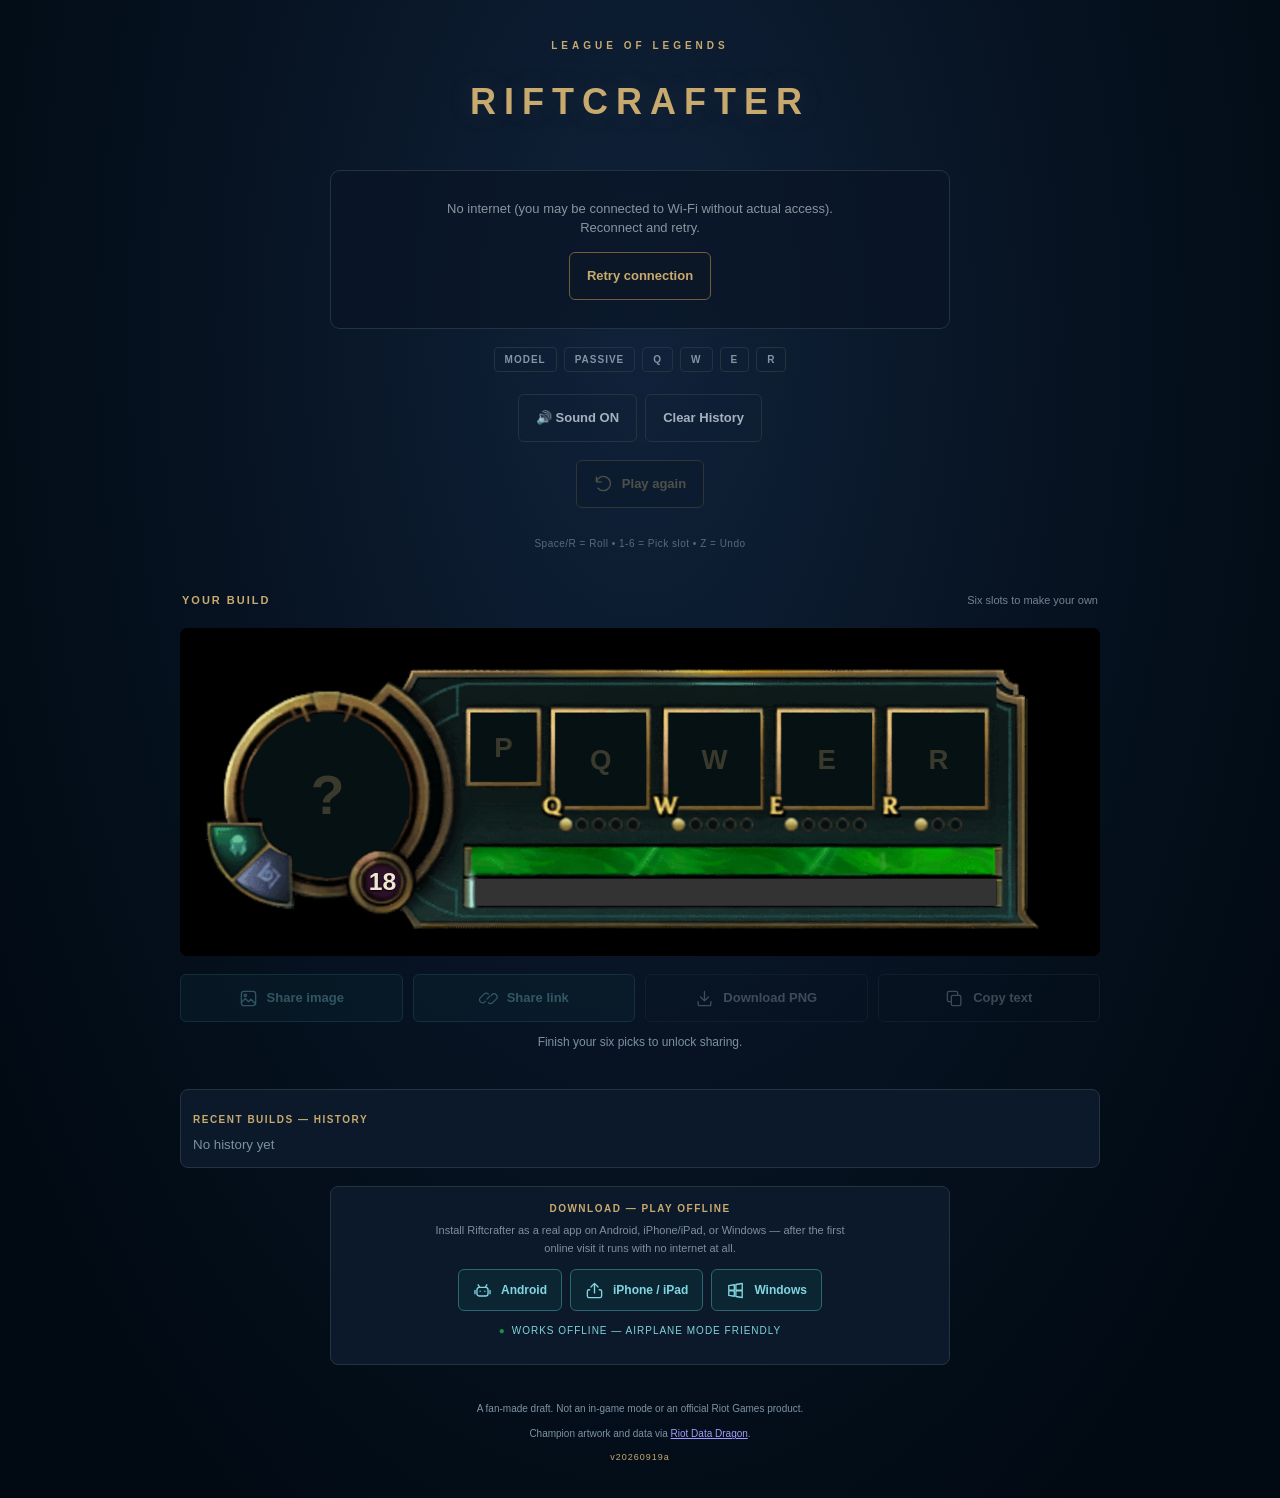
==== index.html @ 23187114 "Add files via upload" ====
<!DOCTYPE html>
<html lang="en">
<head>
  <meta charset="UTF-8">
  <meta name="viewport" content="width=device-width, initial-scale=1, viewport-fit=cover">
  <meta name="theme-color" content="#010a13">
  <meta name="description" content="Riftcrafter — draft one impossible League of Legends champion from six different picks.">
  <script>
    // capture the native install prompt as early as possible (module scripts run later)
    window.addEventListener('beforeinstallprompt', function(e){
      e.preventDefault();
      window.__riftInstall = e;
      window.dispatchEvent(new CustomEvent('riftinstallprompt'));
    });
  </script>
  <title>Riftcrafter — League of Legends Draft</title>
  <link rel="icon" href="data:image/svg+xml,%3Csvg xmlns='http://www.w3.org/2000/svg' viewBox='0 0 64 64'%3E%3Crect width='64' height='64' rx='12' fill='%23010a13'/%3E%3Cpath d='M18 14h28v36H18z' fill='none' stroke='%23c8aa6e' stroke-width='3'/%3E%3Ctext x='32' y='43' fill='%23c8aa6e' text-anchor='middle' font-family='Arial' font-size='30' font-weight='700'%3ER%3C/text%3E%3C/svg%3E">
  <link rel="manifest" href="public/manifest.webmanifest">
  <link rel="apple-touch-icon" href="public/icon-180.png">
  <meta name="mobile-web-app-capable" content="yes">
  <meta name="apple-mobile-web-app-capable" content="yes">
  <meta name="apple-mobile-web-app-status-bar-style" content="black-translucent">
  <meta name="apple-mobile-web-app-title" content="Riftcrafter">
  <link rel="stylesheet" href="css/style.css?v=20260919a">
  <link rel="preconnect" href="https://ddragon.leagueoflegends.com" crossorigin>
  <meta http-equiv="Cache-Control" content="no-cache, no-store, must-revalidate">
  <meta http-equiv="Pragma" content="no-cache">
  <meta http-equiv="Expires" content="0">
</head>
<body>
<svg xmlns="http://www.w3.org/2000/svg" style="display:none" aria-hidden="true">
  <symbol id="icon-dice" viewBox="0 0 24 24"><rect x="3" y="3" width="18" height="18" rx="4"/><path d="M7 7h.01M17 7h.01M12 12h.01M7 17h.01M17 17h.01" stroke-width="3"/></symbol>
  <symbol id="icon-restart" viewBox="0 0 24 24"><path d="M3 10a9 9 0 1 1 2 8M3 4v6h6"/></symbol>
  <symbol id="icon-image" viewBox="0 0 24 24"><rect x="3" y="3" width="18" height="18" rx="3"/><circle cx="8" cy="8" r="1.5"/><path d="m3 17 5-5 4 4 3-3 6 6"/></symbol>
  <symbol id="icon-link" viewBox="0 0 24 24"><path d="m10 13 4-4M8 16l-1 1a4 4 0 0 1-6-6l5-5a4 4 0 0 1 6 0M16 8l1-1a4 4 0 0 1 6 6l-5 5a4 4 0 0 1-6 0" transform="translate(1 1) scale(.9)"/></symbol>
  <symbol id="icon-download" viewBox="0 0 24 24"><path d="M12 3v12m-5-5 5 5 5-5M4 16v4a1 1 0 0 0 1 1h14a1 1 0 0 0 1-1v-4"/></symbol>
  <symbol id="icon-check" viewBox="0 0 24 24"><path d="m5 12 4 4L19 6"/></symbol>
  <symbol id="icon-copy" viewBox="0 0 24 24"><rect x="8" y="8" width="12" height="13" rx="2"/><path d="M16 8V5a2 2 0 0 0-2-2H5a2 2 0 0 0-2 2v9a2 2 0 0 0 2 2h3"/></symbol>
  <symbol id="icon-close" viewBox="0 0 24 24"><path d="m6 6 12 12M6 18 18 6"/></symbol>
  <symbol id="icon-lock" viewBox="0 0 24 24"><rect x="5" y="10" width="14" height="11" rx="2"/><path d="M8 10V6a4 4 0 0 1 8 0v4M12 14v3"/></symbol>
  <symbol id="icon-share" viewBox="0 0 24 24"><path d="M12 3v12M7.5 7.5 12 3l4.5 4.5"/><path d="M6 11H5a2 2 0 0 0-2 2v6a2 2 0 0 0 2 2h14a2 2 0 0 0 2-2v-6a2 2 0 0 0-2-2h-1"/></symbol>
  <symbol id="icon-android" viewBox="0 0 24 24"><rect x="5" y="8" width="14" height="11" rx="3"/><path d="m8.5 8-2-3.2M15.5 8l2-3.2M9 13h.01M15 13h.01M2.5 12v4M21.5 12v4"/></symbol>
  <symbol id="icon-windows" viewBox="0 0 24 24"><path d="M3.5 5.8 10.5 4.7v6.8h-7zM12.5 4.4 20.5 3.2v8.3h-8zM3.5 12.5h7v6.8l-7-1.1zM12.5 12.5h8v8.3l-8-1.2z"/></symbol>
</svg>

<main id="app">
  <header class="brand">
    <p class="eyebrow">League of Legends</p>
    <h1>Riftcrafter</h1>
  </header>

  <section id="loading" class="system-panel" aria-label="Loading champion data">
    <div class="spinner" aria-hidden="true"></div>
    <p id="load-text" role="status">Connecting to Data Dragon…</p>
    <button id="retry-btn" type="button" class="button button-outline" hidden>Retry connection</button>
    <button id="fresh-btn" type="button" class="button button-quiet" hidden>Start a new build</button>
  </section>
  <noscript><p class="system-panel">Enable JavaScript to draft and share a build.</p></noscript>

  <section id="draft-card" aria-label="Champion draft" hidden>
    <div class="card-topline"><span id="draft-stage">Ready to draft</span><span id="pick-count">0 / 6 locked</span></div>
    <div id="draft-placeholder">
      <div class="ready-icon"><svg class="icon" aria-hidden="true"><use href="#icon-dice"/></svg></div>
      <h2>Build something that shouldn’t exist.</h2>
      <p>Roll a champion. Keep their model, passive, or one ability. Repeat until all six slots are yours.</p>
    </div>
    <div id="shuffle-display" hidden>
      <div id="shuffle-frame"><img id="shuffle-img" alt=""></div>
      <span id="shuffle-name">Rolling…</span>
    </div>
    <div id="draft-content" hidden>
      <div id="draft-header">
        <div id="draft-portrait-wrap"><img id="draft-portrait" alt=""></div>
        <div id="draft-info">
          <span id="draft-label">Rolled champion</span>
          <h2 id="draft-name"></h2>
          <p id="draft-title"></p>
        </div>
      </div>
      <div id="draft-options" role="group" aria-label="Choose one available slot"></div>
      <button id="reroll-btn" type="button" class="button button-quiet" hidden>
        <svg class="icon" aria-hidden="true"><use href="#icon-dice"/></svg><span>Reroll this champion</span>
      </button>
    </div>
    <div id="complete-panel" hidden>
      <div class="ready-icon"><svg class="icon" aria-hidden="true"><use href="#icon-check"/></svg></div>
      <h2>Your broken build is ready.</h2>
      <p id="complete-description">Save it, share it, or take another roll of the dice.</p>
    </div>
    <p id="draft-message" role="status" aria-live="polite"></p>
  </section>

  <ol id="slot-tracker" aria-label="Draft progress">
    <li class="slot-pip" data-s="model">MODEL</li>
    <li class="slot-pip" data-s="passive">PASSIVE</li>
    <li class="slot-pip" data-s="q">Q</li>
    <li class="slot-pip" data-s="w">W</li>
    <li class="slot-pip" data-s="e">E</li>
    <li class="slot-pip" data-s="r">R</li>
  </ol>

  <div id="extra-controls">
    <button id="undo-btn" type="button" class="button button-quiet"><svg class="icon" aria-hidden="true"><use href="#icon-restart"/></svg><span>Undo Last Pick</span></button>
    <button id="sound-toggle" type="button" class="button button-quiet">🔊 Sound ON</button>
    <button id="clear-history-btn" type="button" class="button button-quiet">Clear History</button>
  </div>

  <div id="draft-controls">
    <button id="roll-btn" type="button" class="button button-gold" disabled>
      <svg class="icon" aria-hidden="true"><use href="#icon-dice"/></svg><span>Roll champion</span>
    </button>
    <button id="play-again-btn" type="button" class="button button-outline" disabled>
      <svg class="icon" aria-hidden="true"><use href="#icon-restart"/></svg><span>Play again</span>
    </button>
  </div>

  <p id="keyboard-hint">Space/R = Roll • 1-6 = Pick slot • Z = Undo</p>

  <section id="build-meta">
    <h3 id="build-power-title">BUILD POWER</h3>
    <div id="build-power"></div>
    <p id="build-power-desc"></p>
  </section>

  <section class="build-area" aria-labelledby="your-build-title">
    <div class="section-heading"><h2 id="your-build-title">YOUR BUILD</h2><span id="build-state">Six slots to make your own</span></div>
    <div id="final-hud" role="group" aria-label="Champion model, passive and Q W E R ability HUD">
      <div id="layer-under">
        <div class="hud-item" id="u-model"><span class="empty-slot" aria-hidden="true">?</span><img id="img-model" alt="" hidden></div>
        <div class="hud-item" id="u-passive"><span class="empty-slot" aria-hidden="true">P</span><img id="img-passive" alt="" hidden></div>
        <div class="hud-item" id="u-q"><span class="empty-slot" aria-hidden="true">Q</span><img id="img-q" alt="" hidden></div>
        <div class="hud-item" id="u-w"><span class="empty-slot" aria-hidden="true">W</span><img id="img-w" alt="" hidden></div>
        <div class="hud-item" id="u-e"><span class="empty-slot" aria-hidden="true">E</span><img id="img-e" alt="" hidden></div>
        <div class="hud-item" id="u-r"><span class="empty-slot" aria-hidden="true">R</span><img id="img-r" alt="" hidden></div>
        <div id="u-hp" aria-hidden="true"></div>
        <div id="u-res" aria-hidden="true"></div>
      </div>
      <div id="layer-frame"><img id="the-frame" width="2380" height="848" src="public/frame.webp" alt="" draggable="false"></div>
      <div id="layer-over"><div id="o-lvl" aria-hidden="true">18</div></div>
    </div>
    <div id="champ-tags" aria-label="Build details" hidden></div>
  </section>

  <div id="build-actions" role="group" aria-label="Build actions">
    <button id="copy-image-btn" type="button" class="button button-cyan" disabled><svg class="icon" aria-hidden="true"><use href="#icon-image"/></svg><span>Share image</span></button>
    <button id="share-link-btn" type="button" class="button button-cyan" disabled><svg class="icon" aria-hidden="true"><use href="#icon-link"/></svg><span>Share link</span></button>
    <button id="dl-btn" type="button" class="button button-quiet" disabled><svg class="icon" aria-hidden="true"><use href="#icon-download"/></svg><span>Download PNG</span></button>
    <button id="copy-text-btn" type="button" class="button button-quiet" disabled><svg class="icon" aria-hidden="true"><use href="#icon-copy"/></svg><span>Copy text</span></button>
  </div>
  <p id="action-hint">Finish your six picks to unlock sharing.</p>

  <section id="history-panel" style="margin-top:8px;">
    <h3>Recent Builds — History</h3>
    <div id="history-list"><small style="color:#7e909f;">No history yet</small></div>
  </section>

  <section id="link-panel" aria-label="Shareable build link" hidden>
    <div class="link-heading"><label for="share-url">YOUR EXACT BUILD, ONE LINK</label><button id="close-link-btn" type="button" class="icon-button" aria-label="Close link panel"><svg class="icon" aria-hidden="true"><use href="#icon-close"/></svg></button></div>
    <div class="link-input-row"><input id="share-url" type="url" readonly spellcheck="false" aria-describedby="link-description"><button id="copy-link-btn" type="button" class="button button-outline"><svg class="icon" aria-hidden="true"><use href="#icon-copy"/></svg><span>Copy link</span></button></div>
    <p id="link-description">Anyone with this link can open the same six picks. No account needed.</p>
  </section>
  <div id="notice" role="status" aria-live="polite" hidden>
    <span id="notice-text"></span>
    <button id="notice-action" type="button" class="button button-cyan" hidden></button>
  </div>

  <section id="download-panel" aria-label="Download Riftcrafter">
    <h3>Download — Play Offline</h3>
    <p id="dl-hint">Install Riftcrafter as a real app on Android, iPhone/iPad, or Windows — after the first online visit it runs with no internet at all.</p>
    <div class="dl-buttons">
      <button id="install-btn" type="button" class="button button-gold" hidden><svg class="icon" aria-hidden="true"><use href="#icon-download"/></svg><span>Install app</span></button>
      <button id="dl-android-btn" type="button" class="button button-cyan"><svg class="icon" aria-hidden="true"><use href="#icon-android"/></svg><span>Android</span></button>
      <button id="dl-ios-btn" type="button" class="button button-cyan"><svg class="icon" aria-hidden="true"><use href="#icon-share"/></svg><span>iPhone / iPad</span></button>
      <button id="dl-windows-btn" type="button" class="button button-cyan"><svg class="icon" aria-hidden="true"><use href="#icon-windows"/></svg><span>Windows</span></button>
    </div>
    <div id="dl-help" hidden></div>
    <p id="dl-offline-badge">Works offline — airplane mode friendly</p>
  </section>
  <footer>
    <p>A fan-made draft. Not an in-game mode or an official Riot Games product.</p>
    <p>Champion artwork and data via <a href="https://developer.riotgames.com/docs/lol/#data-dragon" target="_blank" rel="noopener noreferrer">Riot Data Dragon</a>.</p>
    <p style="margin-top:8px; color:#c8aa6e; font-size:9px; letter-spacing:1px;">v20260919a</p>
  </footer>
</main>
<div id="ability-tip" role="tooltip" hidden>
  <div class="tip-head"><span class="tip-key"></span><span class="tip-name"></span></div>
  <div class="tip-meta"></div>
  <div class="tip-desc"></div>
</div>

<script type="module" src="js/app.js?v=20260919a"></script>
</body>
</html>
---- css/style.css ----
:root {
  color-scheme: dark;
  --bg: #010a13; --panel: #0a1428; --gold: #c8aa6e; --gold-bright: #f0e6d2;
  --muted: #89949f; --line: #26323d; --cyan: #45c6da; --text: #ded6c4;
}
* { box-sizing: border-box; }
[hidden] { display: none !important; }
html { min-width: 280px; scroll-behavior: smooth; }
body {
  margin: 0; min-height: 100vh; min-height: 100svh;
  padding: 28px 16px 24px;
  color: var(--text); background: radial-gradient(ellipse at 50% 22%, #10223a 0%, #071322 45%, var(--bg) 85%);
  font-family: 'Segoe UI', 'Helvetica Neue', Arial, sans-serif;
  -webkit-font-smoothing: antialiased; line-height: 1.5;
}
button, input { font: inherit; }
button { cursor: pointer; touch-action: manipulation; }
button:disabled { cursor: not-allowed; }
:focus-visible { outline: 2px solid var(--cyan); outline-offset: 4px; }
svg.icon { width: 19px; height: 19px; fill: none; stroke: currentColor; stroke-width: 1.7; stroke-linecap: round; stroke-linejoin: round; }
#app { width: 100%; max-width: 920px; margin: 0 auto; display: flex; flex-direction: column; align-items: center; gap: 18px; }
.brand { text-align: center; }
.eyebrow { color: var(--gold); font-size: 10px; font-weight: 600; letter-spacing: 4px; text-transform: uppercase; }
h1 { font-size: clamp(24px, 4.2vw, 36px); font-weight: 800; letter-spacing: 8px; color: var(--gold); text-transform: uppercase; line-height: 1.4; text-shadow: 0 0 30px #c8aa6e20; }
.brand .subtitle { font-size: 13px; color: var(--muted); margin-top: 5px; }
.system-panel { width: 100%; max-width: 620px; padding: 28px 22px; text-align: center; border: 1px solid var(--line); border-radius: 10px; background: #091525b3; }
.system-panel p { font-size: 13px; color: var(--muted); max-width: 440px; margin: 0 auto; }
.system-panel .button { margin: 14px 4px 0; }
.spinner { width: 30px; height: 30px; margin: 0 auto 15px; border: 2px solid #26323d; border-top-color: var(--gold); border-radius: 50%; animation: spin .7s linear infinite; }
@keyframes spin { to { transform: rotate(360deg); } }
#draft-card {
  width: 100%; max-width: 620px; position: relative; padding: 20px;
  border: 1px solid #806638; border-radius: 12px; background: linear-gradient(150deg, #101f34, #0a1428 65%);
  box-shadow: 0 8px 40px #0003, inset 0 0 0 4px #010a1360;
}
.card-topline { display: flex; justify-content: space-between; flex-wrap: wrap; gap: 6px; font-size: 10px; letter-spacing: 1.6px; text-transform: uppercase; margin-bottom: 18px; color: var(--gold); }
#pick-count { color: var(--muted); font-size: 10px; letter-spacing: .8px; }
#draft-placeholder { text-align: center; padding: 8px 10px 16px; }
.ready-icon { display: grid; place-items: center; width: 46px; height: 46px; border: 1px solid #806638; background: #c8aa6e0a; color: var(--gold); border-radius: 10px; margin: 0 auto 12px; }
#draft-placeholder h2, #complete-panel h2 { font-size: clamp(18px, 3.6vw, 23px); line-height: 1.35; color: var(--gold-bright); font-weight: 650; }
#draft-placeholder p, #complete-panel p { max-width: 400px; margin: 8px auto 0; font-size: 13px; color: var(--muted); }
#shuffle-display { min-height: 210px; display: flex; flex-direction: column; align-items: center; justify-content: center; gap: 14px; }
#shuffle-frame { width: 84px; height: 84px; border: 2px solid var(--gold); border-radius: 8px; overflow: hidden; box-shadow: 0 0 20px #c8aa6e20; background: #010a13; }
#shuffle-frame img { width: 100%; height: 100%; object-fit: cover; }
#shuffle-name { font-size: 17px; color: var(--gold); font-weight: 600; }
#draft-header { display: flex; align-items: center; gap: 16px; margin-bottom: 20px; }
#draft-portrait-wrap { flex: 0 0 76px; width: 76px; height: 76px; border: 2px solid var(--gold); border-radius: 7px; overflow: hidden; background: #010a13; }
#draft-portrait-wrap img { width: 100%; height: 100%; object-fit: cover; display: block; }
#draft-info { min-width: 0; flex: 1; }
#draft-label { display: block; font-size: 10px; color: var(--muted); letter-spacing: 2px; text-transform: uppercase; margin-bottom: 3px; }
#draft-name { font-size: clamp(23px, 4vw, 28px); color: var(--gold-bright); line-height: 1.2; font-weight: 650; }
#draft-title { font-size: 13px; color: var(--cyan); font-style: italic; margin-top: 3px; }
#draft-options { display: grid; grid-template-columns: repeat(6, minmax(0, 1fr)); gap: 8px; border-top: 1px solid var(--line); padding-top: 16px; }
.draft-option {
  min-width: 0; min-height: 104px; display: flex; flex-direction: column; align-items: center; gap: 6px;
  padding: 8px 4px; background: #010a1338; border: 1px solid transparent; border-radius: 7px; color: var(--text); position: relative;
  transition: border-color .18s, background-color .18s, transform .18s;
}
.draft-option:not(:disabled):active { transform: scale(.97); }
.draft-option:disabled { opacity: .3; }
.slot-badge { font-size: 10px; color: var(--gold); font-weight: 700; letter-spacing: .8px; }
.option-img-wrap { width: 50px; height: 50px; flex: 0 0 auto; border: 1px solid #806638; border-radius: 4px; overflow: hidden; background: #000; }
.option-img-wrap img { width: 100%; height: 100%; object-fit: cover; display: block; }
.spell-name { width: 100%; font-size: 10px; line-height: 1.3; color: #a9b4bf; white-space: nowrap; overflow: hidden; text-overflow: ellipsis; }
.lock-icon { position: absolute; top: 43px; right: calc(50% - 10px); color: var(--gold-bright); background: #010a13d9; border-radius: 4px; padding: 3px; display: flex; }
#draft-message { font-size: 12px; text-align: center; margin-top: 16px; color: var(--cyan); min-height: 18px; }
#complete-panel { text-align: center; padding: 6px 0 12px; }
#slot-tracker { list-style: none; padding: 0; margin: 0; width: 100%; max-width: 620px; display: flex; justify-content: center; flex-wrap: wrap; gap: 7px; }
.slot-pip { display: inline-flex; align-items: center; gap: 5px; font-size: 10px; letter-spacing: 1px; font-weight: 650; color: #8394a4; border: 1px solid var(--line); border-radius: 4px; padding: 4px 10px; }
.slot-pip.done { border-color: #806638; color: var(--gold); background: #c8aa6e0b; }
.slot-pip.done::before { content: '✓'; font-size: 10px; }
.button { min-height: 48px; display: inline-flex; justify-content: center; align-items: center; gap: 9px; padding: 12px 17px; border: 1px solid #586066; border-radius: 6px; color: var(--text); font-size: 13px; font-weight: 650; background: #0b1726; transition: .2s; }
.button:disabled { opacity: .35; }
.button-gold { color: #15140e; background: linear-gradient(180deg, #d6bb83, #b29052); border-color: #e2c998; }
.button-cyan { color: #81d6e1; border-color: #2d6675; background: #0b2632; }
.button-outline { color: var(--gold); border-color: #715d38; }
.button-quiet { background: transparent; color: #a5b2bd; border-color: var(--line); }
#draft-controls { width: 100%; max-width: 620px; display: flex; flex-wrap: wrap; justify-content: center; align-items: stretch; gap: 10px; }
#draft-controls #roll-btn { flex: 1 1 240px; max-width: 350px; width: auto; text-transform: uppercase; font-size: 14px; letter-spacing: 2px; box-shadow: 0 0 25px #c8aa6e10; }
#draft-controls #play-again-btn { flex: 0 1 auto; }
.build-area { width: 100%; margin-top: 4px; }
.section-heading { display: flex; justify-content: space-between; align-items: center; flex-wrap: wrap; gap: 8px; margin: 0 2px 11px; }
.section-heading h2 { font-size: 11px; color: var(--gold); letter-spacing: 2px; font-weight: 650; }
#build-state { font-size: 11px; color: #748390; }
#final-hud { width: 100%; position: relative; aspect-ratio: 2380 / 848; isolation: isolate; container-type: inline-size; background: #000; border-radius: 8px; }
#layer-under { position: absolute; inset: 0; z-index: 1; }
#layer-frame { position: relative; z-index: 2; pointer-events: none; }
#the-frame { width: 100%; height: auto; display: block; border-radius: 8px; }
#layer-over { position: absolute; inset: 0; z-index: 3; pointer-events: none; }
.hud-item { position: absolute; background: #061114; overflow: hidden; }
.hud-item img { width: 100%; height: 100%; object-fit: cover; display: block; }
.empty-slot { position: absolute; inset: 0; display: grid; place-items: center; color: #c8aa6e45; font-size: 3cqw; font-weight: 600; }
#u-model .empty-slot { font-size: 6cqw; }
.hud-item.is-filled .empty-slot { display: none; }
#u-hp, #u-res { position: absolute; }
#u-hp { background: #1d8f45; }
#u-res { background: #333; }
#o-lvl { position: absolute; display: flex; align-items: center; justify-content: center; font-size: 2.689076cqw; font-weight: 700; color: var(--gold-bright); text-shadow: 0 1px 2px #000; }
.flash { animation: goldenFlash .5s ease-out; }
@keyframes goldenFlash { 0%,100% { filter: brightness(1); } 35% { filter: brightness(1.8); } }
#final-hud.victory { box-shadow: 0 0 32px #c8aa6e10; }
#champ-tags { display: grid; grid-template-columns: repeat(6, minmax(0, 1fr)); gap: 8px; margin-top: 14px; }
.ctag { display: flex; gap: 8px; align-items: center; min-width: 0; padding: 9px; background: #0b192a; border: 1px solid #253340; border-radius: 6px; position: relative; }
.ctag b { display: grid; place-items: center; flex-shrink: 0; font-size: 10px; font-weight: 700; color: var(--gold); min-width: 18px; }
.ctag .tag-info { min-width: 0; }
.ctag strong, .ctag small { display: block; white-space: nowrap; overflow: hidden; text-overflow: ellipsis; }
.ctag strong { font-size: 11px; color: #d8d1c1; }
.ctag small { font-size: 9px; color: #8796a4; }
.ctag .reroll-slot { position: absolute; top: 4px; right: 4px; width: 20px; height: 20px; display: grid; place-items: center; background: #010a13; border: 1px solid #344b59; border-radius: 4px; color: var(--gold); font-size: 10px; cursor: pointer; }
#build-actions { width: 100%; display: grid; grid-template-columns: repeat(4, minmax(0, 1fr)); gap: 10px; }
#build-actions .button { min-width: 0; padding: 13px 9px; }
#action-hint { text-align: center; font-size: 12px; color: #7e909f; margin-top: -7px; }
#reroll-btn { width: 100%; margin-top: 2px; }
#notice { width: 100%; max-width: 700px; padding: 12px 16px; font-size: 13px; line-height: 1.6; text-align: center; border: 1px solid #2b5261; border-radius: 7px; background: #0a2230; color: #a1d6de; display: flex; flex-direction: column; align-items: center; gap: 10px; }
#notice[data-kind="warning"] { color: #ddc188; background: #201e17; border-color: #685738; }
#ability-tip {
  position: fixed; z-index: 60; width: min(330px, calc(100vw - 24px));
  pointer-events: none; padding: 10px 12px 11px;
  background: linear-gradient(180deg, #101826, #060b12 70%);
  border: 1px solid #806638; border-radius: 6px;
  box-shadow: 0 10px 28px #000d;
}
#ability-tip .tip-head { display: flex; align-items: center; gap: 8px; }
#ability-tip .tip-key { flex: 0 0 auto; display: grid; place-items: center; min-width: 20px; height: 20px; padding: 0 5px; font-size: 10px; font-weight: 700; color: #15140e; background: linear-gradient(180deg, #d6bb83, #b29052); border-radius: 4px; }
#ability-tip .tip-name { color: var(--gold-bright); font-size: 13px; font-weight: 650; }
#ability-tip .tip-meta { margin-top: 6px; font-size: 11px; color: #7fd4e0; }
#ability-tip .tip-desc { margin-top: 7px; padding-top: 7px; border-top: 1px solid #26323d; font-size: 12px; line-height: 1.5; color: #b9c6d1; }
#link-panel { width: 100%; max-width: 740px; background: #0b192a; border: 1px solid #4a5f69; border-radius: 8px; padding: 16px; }
.link-heading { display: flex; align-items: center; justify-content: space-between; gap: 12px; margin-bottom: 10px; }
#link-panel label { font-size: 10px; letter-spacing: 1.5px; color: var(--gold); }
.icon-button { display: grid; place-items: center; width: 44px; height: 44px; background: transparent; border: 0; color: var(--muted); border-radius: 5px; }
.link-input-row { display: flex; gap: 9px; }
#share-url { width: 100%; min-width: 0; border: 1px solid #344b59; background: #010a13; color: #b7c7d2; border-radius: 5px; padding: 12px; font-size: 13px; }
#link-panel p { color: var(--muted); font-size: 11px; margin-top: 9px; }
footer { text-align: center; color: #7e93a3; font-size: 10px; margin-top: 8px; max-width: 610px; }

/* Final additions - history + undo + sound + rating */
#extra-controls { width: 100%; max-width: 620px; display: flex; justify-content: center; flex-wrap: wrap; gap: 8px; margin-top: 4px; }
#history-panel, #build-meta { width: 100%; max-width: 920px; background: #0b192a; border: 1px solid #253340; border-radius: 8px; padding: 12px; }
#history-panel h3 { font-size: 10px; letter-spacing: 1.5px; color: var(--gold); text-transform: uppercase; display: block; margin-bottom: 8px; }
#build-meta { display: none; text-align: center; border-color: #806638; background: linear-gradient(150deg,#101f34,#0a1428 65%); padding: 18px 14px; box-shadow: 0 0 25px #c8aa6e12; }
#build-meta.show { display: block; animation: powerIn .4s ease; }
@keyframes powerIn { from { opacity:0; transform: translateY(8px) scale(.98); } to { opacity:1; transform: translateY(0) scale(1); } }
#build-power-title { font-size: 11px; letter-spacing: 3px; color: var(--gold); text-transform: uppercase; margin-bottom: 12px; font-weight: 700; }
#build-power { display: flex; flex-direction: column; align-items: center; gap: 12px; }
.power-total-row { display: flex; align-items: center; gap: 12px; width: 100%; max-width: 440px; }
.power-score { font-size: 26px; font-weight: 800; color: var(--gold-bright); min-width: 84px; text-align: right; letter-spacing: 1px; }
.power-score small { font-size: 11px; color: var(--muted); font-weight: 600; }
.power-track { position: relative; flex: 1 1 auto; height: 8px; border-radius: 4px; background: #010a13; border: 1px solid #26323d; overflow: hidden; }
.power-track i { position: absolute; left: 0; top: 0; bottom: 0; width: 0; background: linear-gradient(90deg, #1a78c2, #45c6da 55%, #c8aa6e); transition: width .7s ease; }
.power-badges { display: flex; justify-content: center; gap: 10px; flex-wrap: wrap; }
.power-badge { position: relative; overflow: hidden; font-size: 11px; padding: 7px 14px; border-radius: 20px; border: 1px solid var(--line); color: #a5b2bd; background: #010a13; font-weight: 700; letter-spacing: .8px; text-transform: uppercase; }
.pfill { position: absolute; left: 0; bottom: 0; height: 3px; width: 0; background: linear-gradient(90deg, #45c6da, #c8aa6e); transition: width .7s ease; }
#build-power-desc { margin-top: 10px; font-size: 11px; color: #7e909f; }
.power-badge.rank { font-size: 14px; padding: 8px 18px; border-width: 1.5px; letter-spacing: 1.5px; }
.power-badge.S { border-color: #c8aa6e; color: var(--gold-bright); background: linear-gradient(180deg,#c8aa6e22,#b2905222); box-shadow: 0 0 15px #c8aa6e25; }
.power-badge.B { border-color: #45c6da; color: #81d6e1; }
.power-badge.A { border-color: #c8aa6e; color: #f0e6d2; background: #c8aa6e18; }
.power-badge.SSS { border-color: #ff3b3b; color: #ff8a8a; background: #ff3b3b18; box-shadow: 0 0 20px #ff3b3b30; animation: pulseSSS 1.5s infinite; }
@keyframes pulseSSS { 0%,100% { box-shadow: 0 0 12px #ff3b3b30; } 50% { box-shadow: 0 0 22px #ff3b3b55; } }
#history-list { display: grid; grid-template-columns: repeat(auto-fill, minmax(110px, 1fr)); gap: 10px; max-height: none; overflow: visible; }
.history-item { position: relative; width: 100%; background: #010a13; border: 1px solid #253340; border-radius: 8px; padding: 8px; cursor: pointer; text-align: center; transition: all .2s; }
.history-item:hover { border-color: var(--gold); transform: translateY(-2px); box-shadow: 0 4px 12px #c8aa6e20; }
.history-item:active { transform: scale(.97); }
.history-item img { width: 56px; height: 56px; border-radius: 6px; object-fit: cover; border: 1px solid #26323d; }
.history-item small { display: block; font-size: 10px; color: #a5b2bd; margin-top: 5px; white-space: nowrap; overflow: hidden; text-overflow: ellipsis; font-weight: 600; }
.history-item small:last-child { font-size: 8px; color: #5a6a7a; font-weight: 400; }
.history-delete {
  position: absolute; top: 4px; right: 4px;
  width: 22px; height: 22px; display: grid; place-items: center; padding: 0;
  background: #010a13d9; border: 1px solid #344b59; border-radius: 5px;
  color: #8796a4; font-size: 15px; line-height: 1; cursor: pointer;
  transition: color .15s, border-color .15s, background-color .15s;
}
.history-delete:hover { color: #ff8a8a; border-color: #c21a1a; background: #201014; }
#keyboard-hint { width: 100%; max-width: 620px; text-align: center; font-size: 10px; color: #5a6a7a; letter-spacing: .5px; }

/* Download / offline app panel */
#download-panel { width: 100%; max-width: 620px; text-align: center; border: 1px solid #253340; background: #0b192a; border-radius: 8px; padding: 14px 12px 16px; }
#download-panel h3 { font-size: 10px; letter-spacing: 1.5px; color: var(--gold); text-transform: uppercase; margin: 0 0 6px; }
#dl-hint { font-size: 11px; color: #7e909f; margin: 0 auto 12px; max-width: 430px; line-height: 1.6; }
.dl-buttons { display: flex; justify-content: center; flex-wrap: wrap; gap: 8px; }
.dl-buttons .button { min-height: 42px; padding: 10px 14px; font-size: 12px; }
#dl-help { margin-top: 12px; text-align: left; font-size: 12px; line-height: 1.7; color: #a5b2bd; background: #010a13; border: 1px solid #26323d; border-radius: 6px; padding: 12px 14px; }
#dl-help b { color: var(--gold-bright); display: block; margin-bottom: 4px; }
#dl-help .dl-step { margin: 6px 0; }
#dl-help kbd { background: #101f34; border: 1px solid #344b59; border-radius: 4px; padding: 1px 6px; font-size: 11px; color: var(--gold); }
#dl-offline-badge { display: inline-flex; align-items: center; gap: 6px; margin-top: 12px; font-size: 10px; letter-spacing: 1px; color: #7fd4e0; text-transform: uppercase; }
#dl-offline-badge::before { content: '●'; color: #1d8f45; }

@media (max-width: 720px) {
  #champ-tags { grid-template-columns: repeat(3, minmax(0, 1fr)); }
  #build-actions { grid-template-columns: repeat(2, minmax(0, 1fr)); }
  #copy-text-btn { grid-column: 1 / -1; }
  #extra-controls { grid-template-columns: 1fr; }
}
@media (max-width: 520px) {
  #app { gap: 16px; }
  #draft-card { padding: 16px; }
  #draft-options { grid-template-columns: repeat(3, minmax(0, 1fr)); }
  .button { font-size: 12px; }
  #share-url { font-size: 16px; }
}
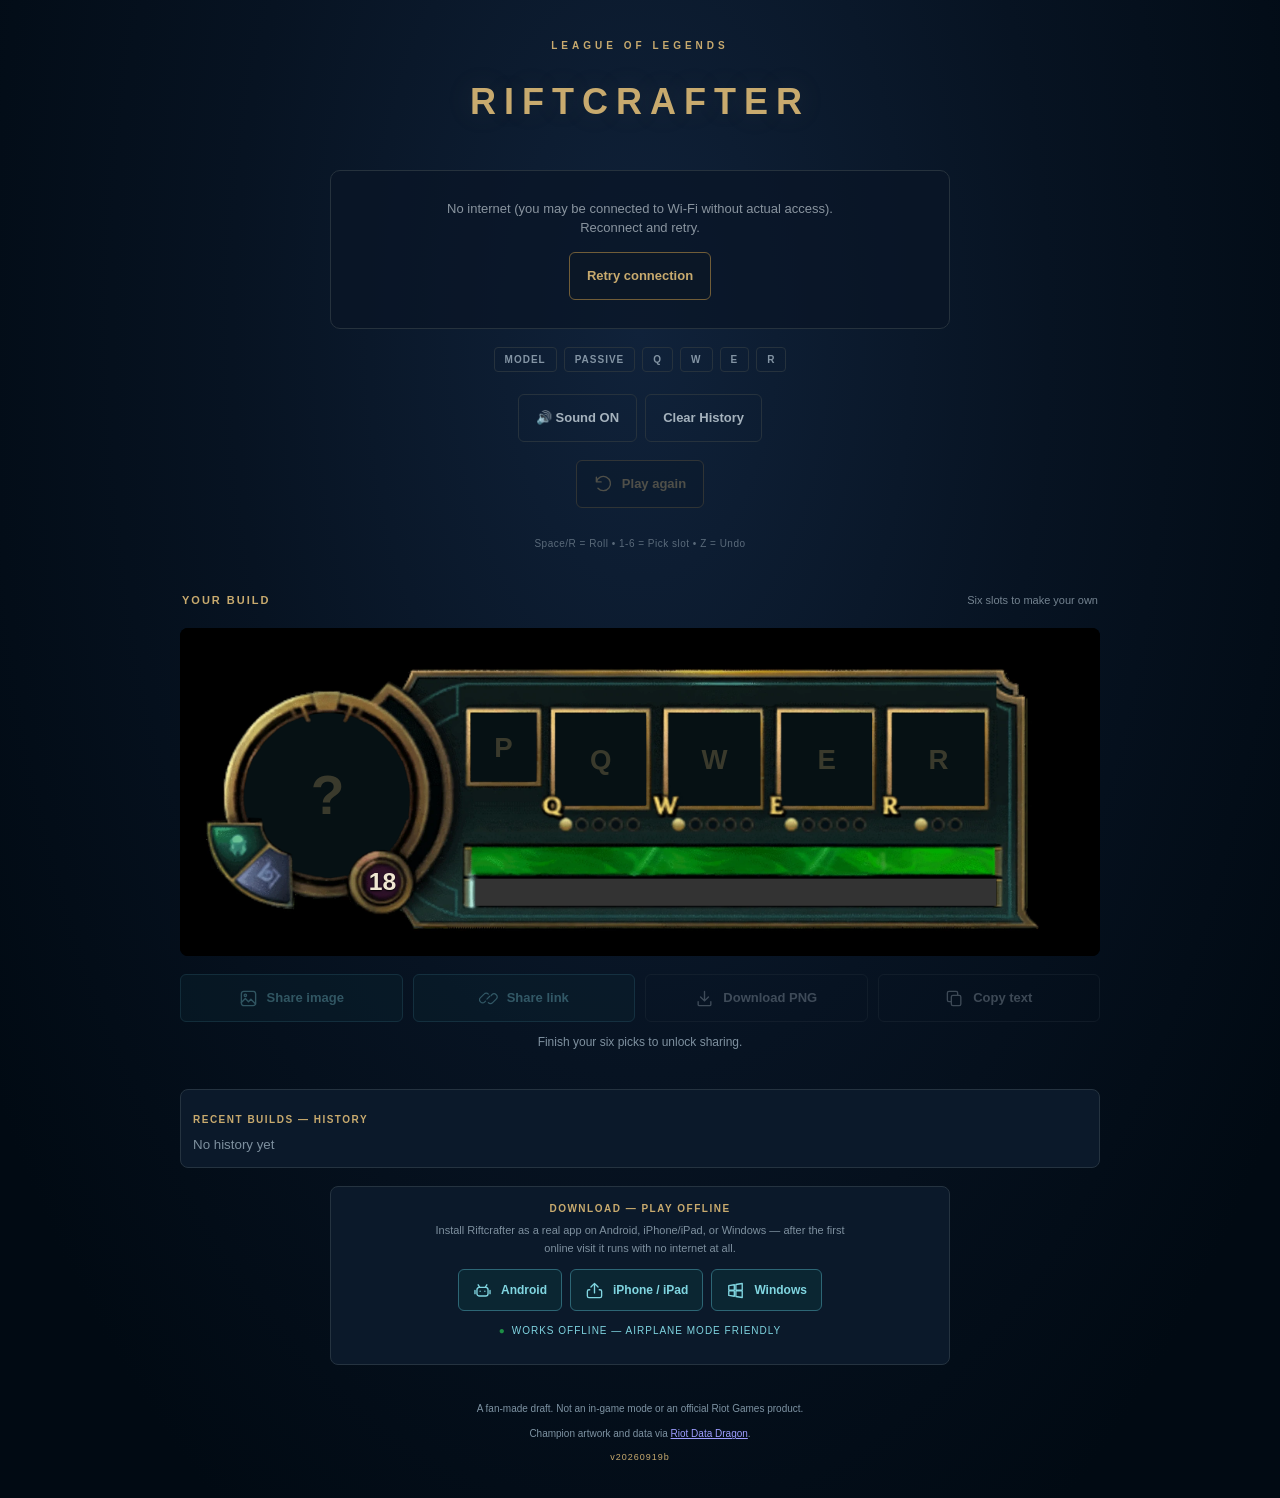
==== commit 2b5bc652: "Add files via upload" ====
--- a/index.html
+++ b/index.html
@@ -15,13 +15,13 @@
   </script>
   <title>Riftcrafter — League of Legends Draft</title>
   <link rel="icon" href="data:image/svg+xml,%3Csvg xmlns='http://www.w3.org/2000/svg' viewBox='0 0 64 64'%3E%3Crect width='64' height='64' rx='12' fill='%23010a13'/%3E%3Cpath d='M18 14h28v36H18z' fill='none' stroke='%23c8aa6e' stroke-width='3'/%3E%3Ctext x='32' y='43' fill='%23c8aa6e' text-anchor='middle' font-family='Arial' font-size='30' font-weight='700'%3ER%3C/text%3E%3C/svg%3E">
-  <link rel="manifest" href="public/manifest.webmanifest">
+  <link rel="manifest" href="public/manifest.webmanifest?v=20260919b">
   <link rel="apple-touch-icon" href="public/icon-180.png">
   <meta name="mobile-web-app-capable" content="yes">
   <meta name="apple-mobile-web-app-capable" content="yes">
   <meta name="apple-mobile-web-app-status-bar-style" content="black-translucent">
   <meta name="apple-mobile-web-app-title" content="Riftcrafter">
-  <link rel="stylesheet" href="css/style.css?v=20260919a">
+  <link rel="stylesheet" href="css/style.css?v=20260919b">
   <link rel="preconnect" href="https://ddragon.leagueoflegends.com" crossorigin>
   <meta http-equiv="Cache-Control" content="no-cache, no-store, must-revalidate">
   <meta http-equiv="Pragma" content="no-cache">
@@ -179,7 +179,7 @@
   <footer>
     <p>A fan-made draft. Not an in-game mode or an official Riot Games product.</p>
     <p>Champion artwork and data via <a href="https://developer.riotgames.com/docs/lol/#data-dragon" target="_blank" rel="noopener noreferrer">Riot Data Dragon</a>.</p>
-    <p style="margin-top:8px; color:#c8aa6e; font-size:9px; letter-spacing:1px;">v20260919a</p>
+    <p style="margin-top:8px; color:#c8aa6e; font-size:9px; letter-spacing:1px;">v20260919b</p>
   </footer>
 </main>
 <div id="ability-tip" role="tooltip" hidden>
@@ -188,6 +188,6 @@
   <div class="tip-desc"></div>
 </div>
 
-<script type="module" src="js/app.js?v=20260919a"></script>
+<script type="module" src="js/app.js?v=20260919b"></script>
 </body>
 </html>
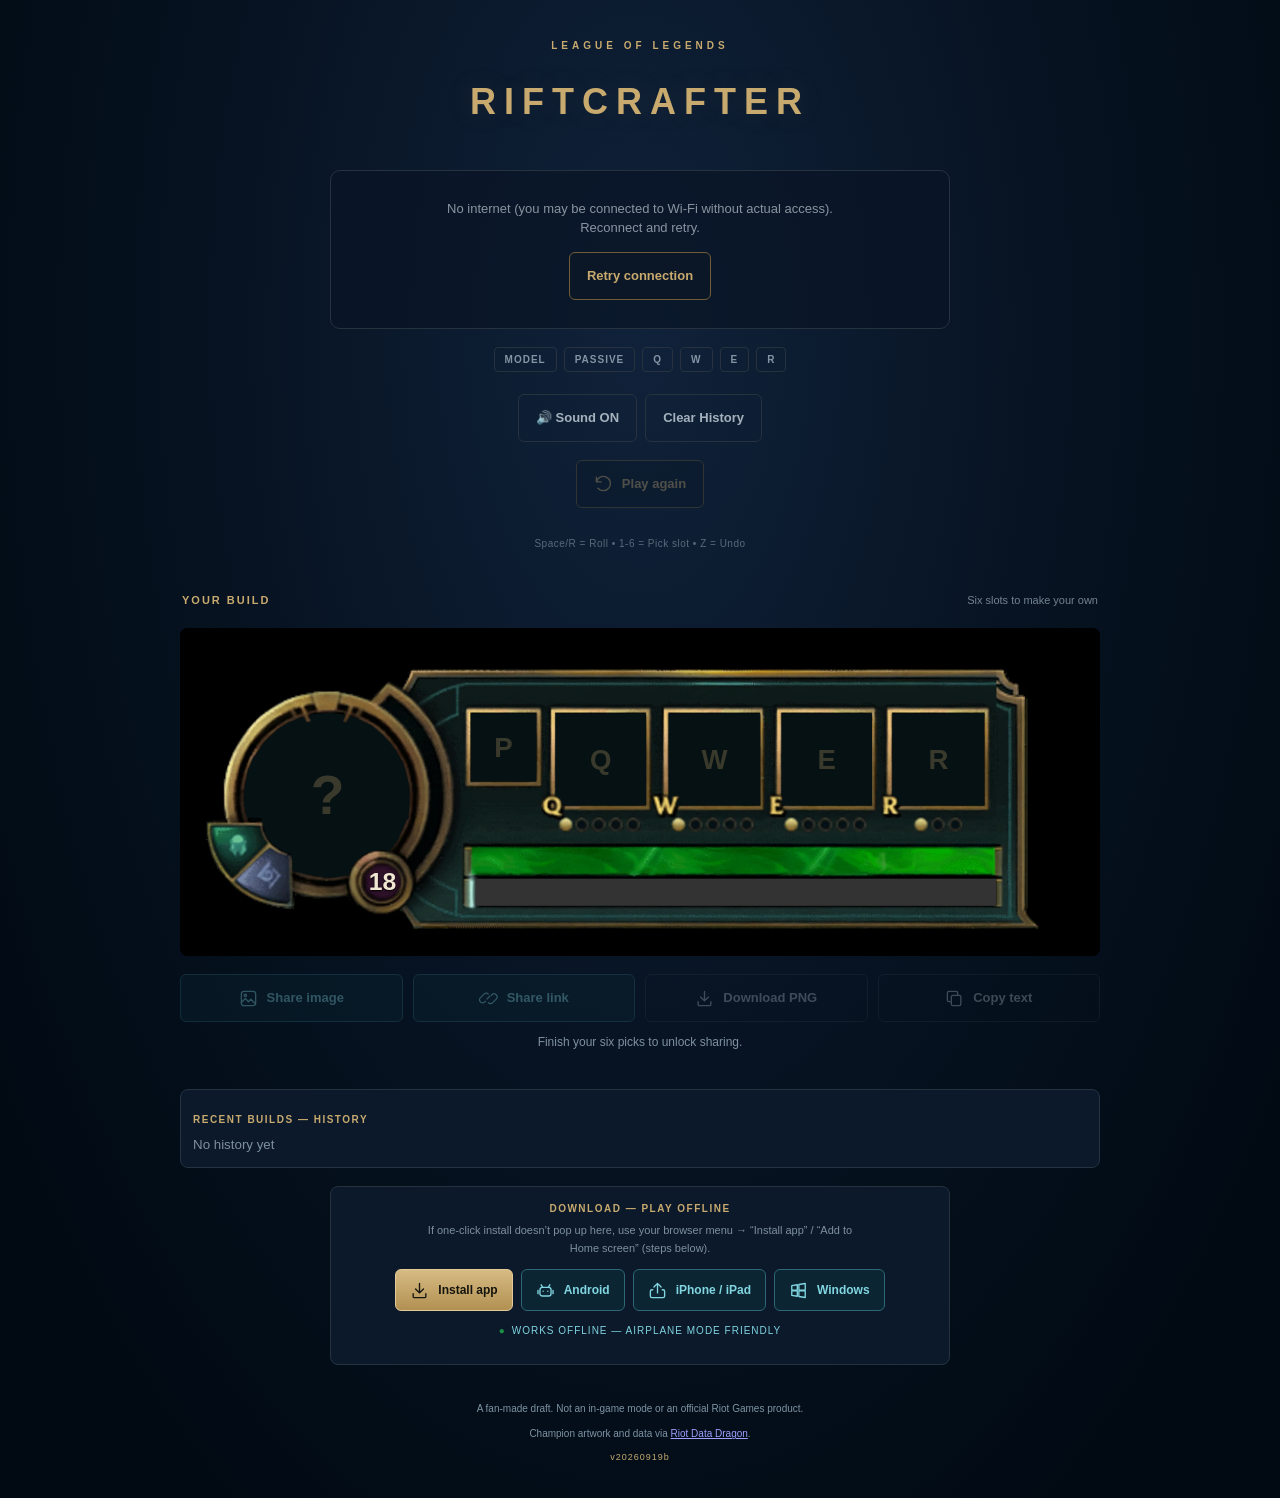
==== commit 74c5a515: "Add files via upload" ====
--- a/index.html
+++ b/index.html
@@ -188,6 +188,6 @@
   <div class="tip-desc"></div>
 </div>
 
-<script type="module" src="js/app.js?v=20260919b"></script>
+<script type="module" src="js/app.js?v=20260919c"></script>
 </body>
 </html>
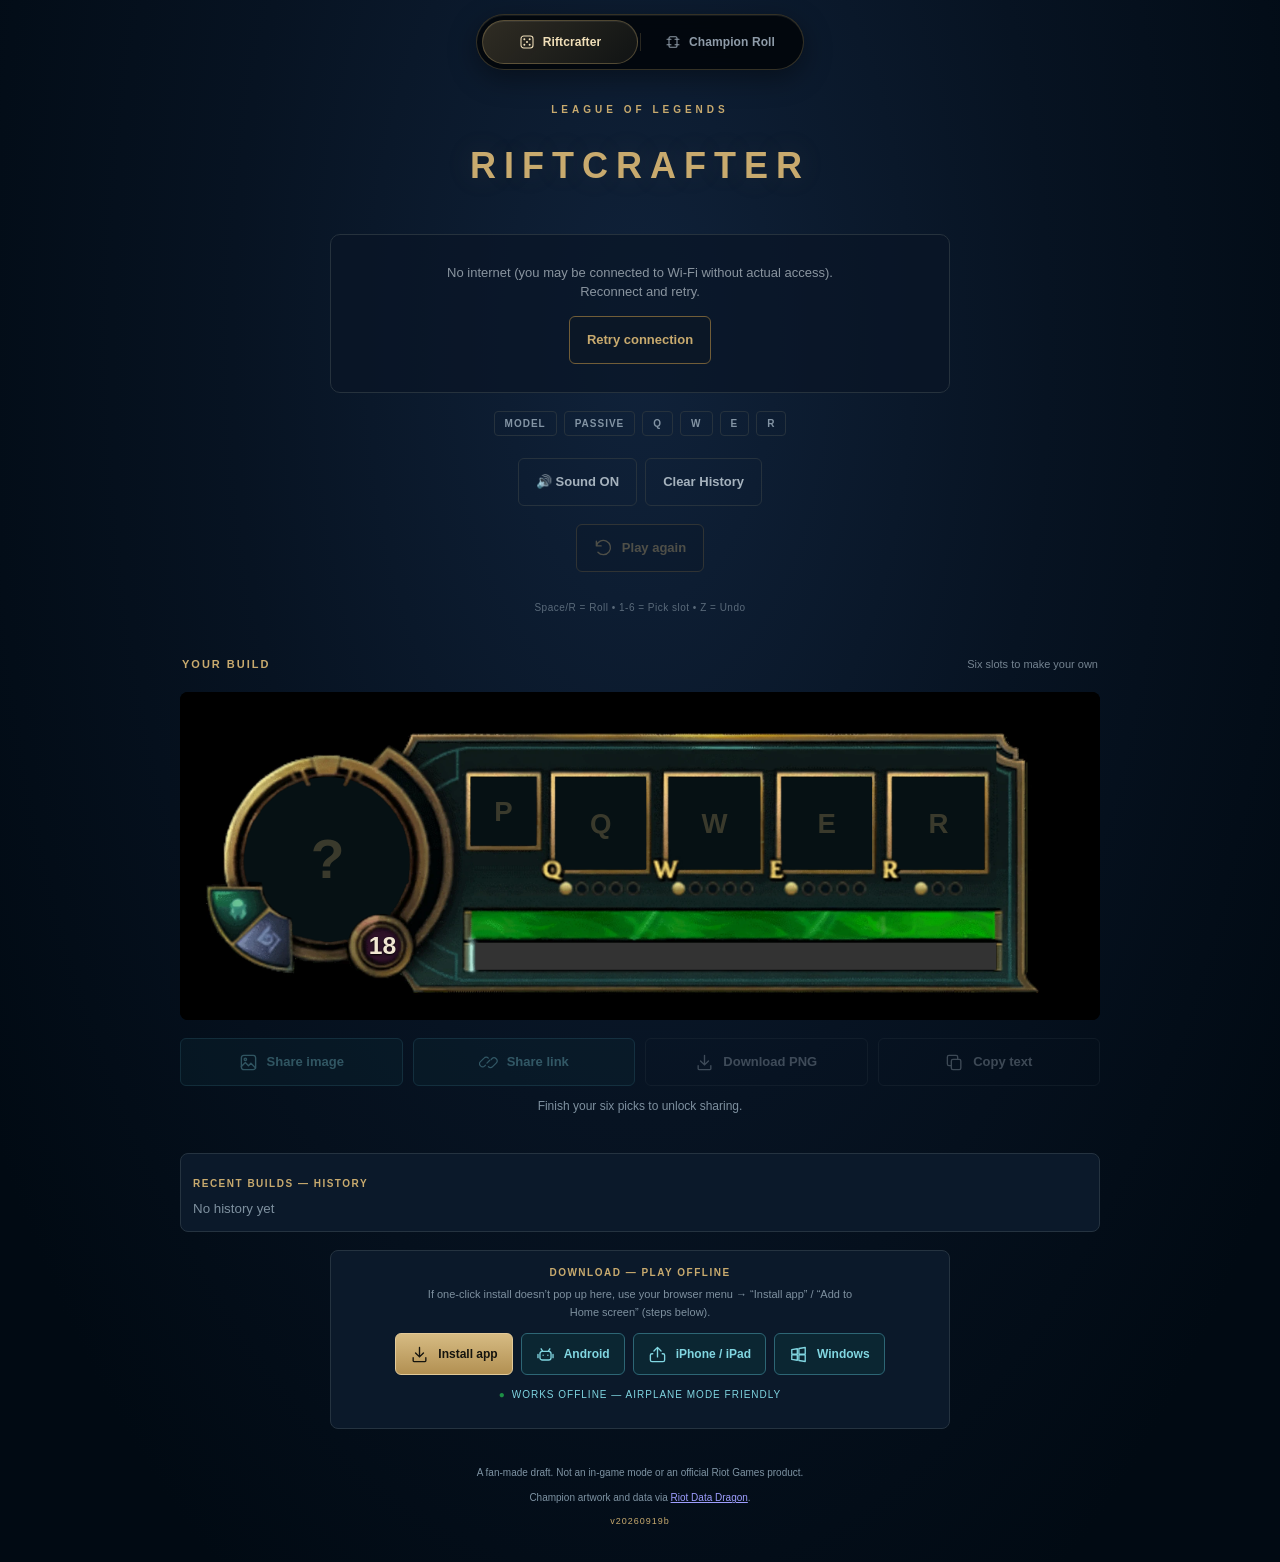
==== commit a7ed088f: "Add files via upload" ====
--- a/index.html
+++ b/index.html
@@ -26,8 +26,15 @@
   <meta http-equiv="Cache-Control" content="no-cache, no-store, must-revalidate">
   <meta http-equiv="Pragma" content="no-cache">
   <meta http-equiv="Expires" content="0">
+  <link rel="stylesheet" href="css/page-switcher.css?v=20260919a">
+  <script defer src="js/page-switcher.js?v=20260919a"></script>
 </head>
-<body>
+<body class="rift-page--draft">
+  <nav class="rift-island" aria-label="Game pages">
+    <a class="rift-island__link" href="./index.html" aria-current="page"><svg viewBox="0 0 24 24" aria-hidden="true"><rect x="3" y="3" width="18" height="18" rx="4"/><path d="M8 8h.01M16 8h.01M12 12h.01M8 16h.01M16 16h.01" stroke-width="3"/></svg><span>Riftcrafter</span></a>
+    <a class="rift-island__link" href="./champion-roll.html"><svg viewBox="0 0 24 24" aria-hidden="true"><rect x="6" y="4" width="12" height="16" rx="2"/><path d="M3 8h6M15 8h6M3 16h6M15 16h6"/></svg><span>Champion Roll</span></a>
+  </nav>
+
 <svg xmlns="http://www.w3.org/2000/svg" style="display:none" aria-hidden="true">
   <symbol id="icon-dice" viewBox="0 0 24 24"><rect x="3" y="3" width="18" height="18" rx="4"/><path d="M7 7h.01M17 7h.01M12 12h.01M7 17h.01M17 17h.01" stroke-width="3"/></symbol>
   <symbol id="icon-restart" viewBox="0 0 24 24"><path d="M3 10a9 9 0 1 1 2 8M3 4v6h6"/></symbol>
--- a/css/page-switcher.css
+++ b/css/page-switcher.css
@@ -0,0 +1,91 @@
+/* Shared floating navigation. All rules are scoped to the switcher. */
+body.rift-page--draft { padding-top: calc(92px + env(safe-area-inset-top, 0px)); }
+.rift-island {
+  position: fixed;
+  top: calc(14px + env(safe-area-inset-top, 0px));
+  left: 50%;
+  transform: translateX(-50%);
+  z-index: 1000;
+  display: grid;
+  grid-template-columns: 1fr 1fr;
+  width: min(328px, calc(100% - 32px));
+  padding: 5px;
+  margin: 0;
+  gap: 4px;
+  border: 1px solid rgba(200, 170, 110, .25);
+  border-radius: 999px;
+  background: rgba(3, 7, 12, .94);
+  box-shadow: 0 8px 28px rgba(0, 0, 0, .4), inset 0 1px 0 rgba(255, 255, 255, .07);
+  backdrop-filter: blur(20px);
+  -webkit-backdrop-filter: blur(20px);
+  font-family: 'Segoe UI', -apple-system, BlinkMacSystemFont, Arial, sans-serif;
+  line-height: 1;
+  direction: ltr;
+  isolation: isolate;
+}
+.rift-island::after {
+  content: '';
+  position: absolute;
+  left: 50%;
+  top: 18px;
+  bottom: 18px;
+  width: 1px;
+  background: rgba(200, 170, 110, .2);
+  pointer-events: none;
+}
+.rift-island__link {
+  box-sizing: border-box;
+  min-width: 0;
+  min-height: 44px;
+  display: flex;
+  align-items: center;
+  justify-content: center;
+  gap: 8px;
+  padding: 10px 8px;
+  border: 1px solid transparent;
+  border-radius: 999px;
+  text-decoration: none;
+  color: #8e9ba8;
+  font-size: 12px;
+  font-weight: 600;
+  letter-spacing: .1px;
+  white-space: nowrap;
+  touch-action: manipulation;
+  -webkit-tap-highlight-color: transparent;
+  transition: background .2s ease, color .2s ease, border-color .2s ease;
+}
+.rift-island__link svg {
+  width: 16px;
+  height: 16px;
+  flex: 0 0 16px;
+  fill: none;
+  stroke: currentColor;
+  stroke-width: 1.6;
+  stroke-linecap: round;
+  stroke-linejoin: round;
+}
+.rift-island__link[aria-current="page"] {
+  color: #f0dfb9;
+  border-color: rgba(200, 170, 110, .32);
+  background: linear-gradient(135deg, rgba(200, 170, 110, .23), rgba(200, 170, 110, .08));
+  box-shadow: inset 0 1px 0 rgba(255, 255, 255, .06);
+}
+.rift-island__link:hover { color: #f0e6d2; background-color: rgba(255, 255, 255, .06); }
+.rift-island__link:focus-visible { outline: 2px solid #45c6da; outline-offset: 2px; }
+@media (max-width: 340px) {
+  .rift-island { width: calc(100% - 24px); }
+  .rift-island__link { gap: 5px; font-size: 11px; padding-inline: 5px; }
+}
+@media (prefers-reduced-motion: reduce) {
+  .rift-island__link { transition: none; }
+}
+/* On short landscape screens, keep the island clear of the roll frame. */
+@media (min-width: 600px) and (max-height: 500px) {
+  .rift-page--roll .rift-island {
+    left: 12px;
+    transform: none;
+    width: min(328px, calc((100% - 236px) / 2 - 24px));
+  }
+  .rift-page--roll .rift-island__link { font-size: 11px; gap: 4px; padding-inline: 3px; }
+  .rift-page--roll .rift-island__link svg { display: none; }
+}
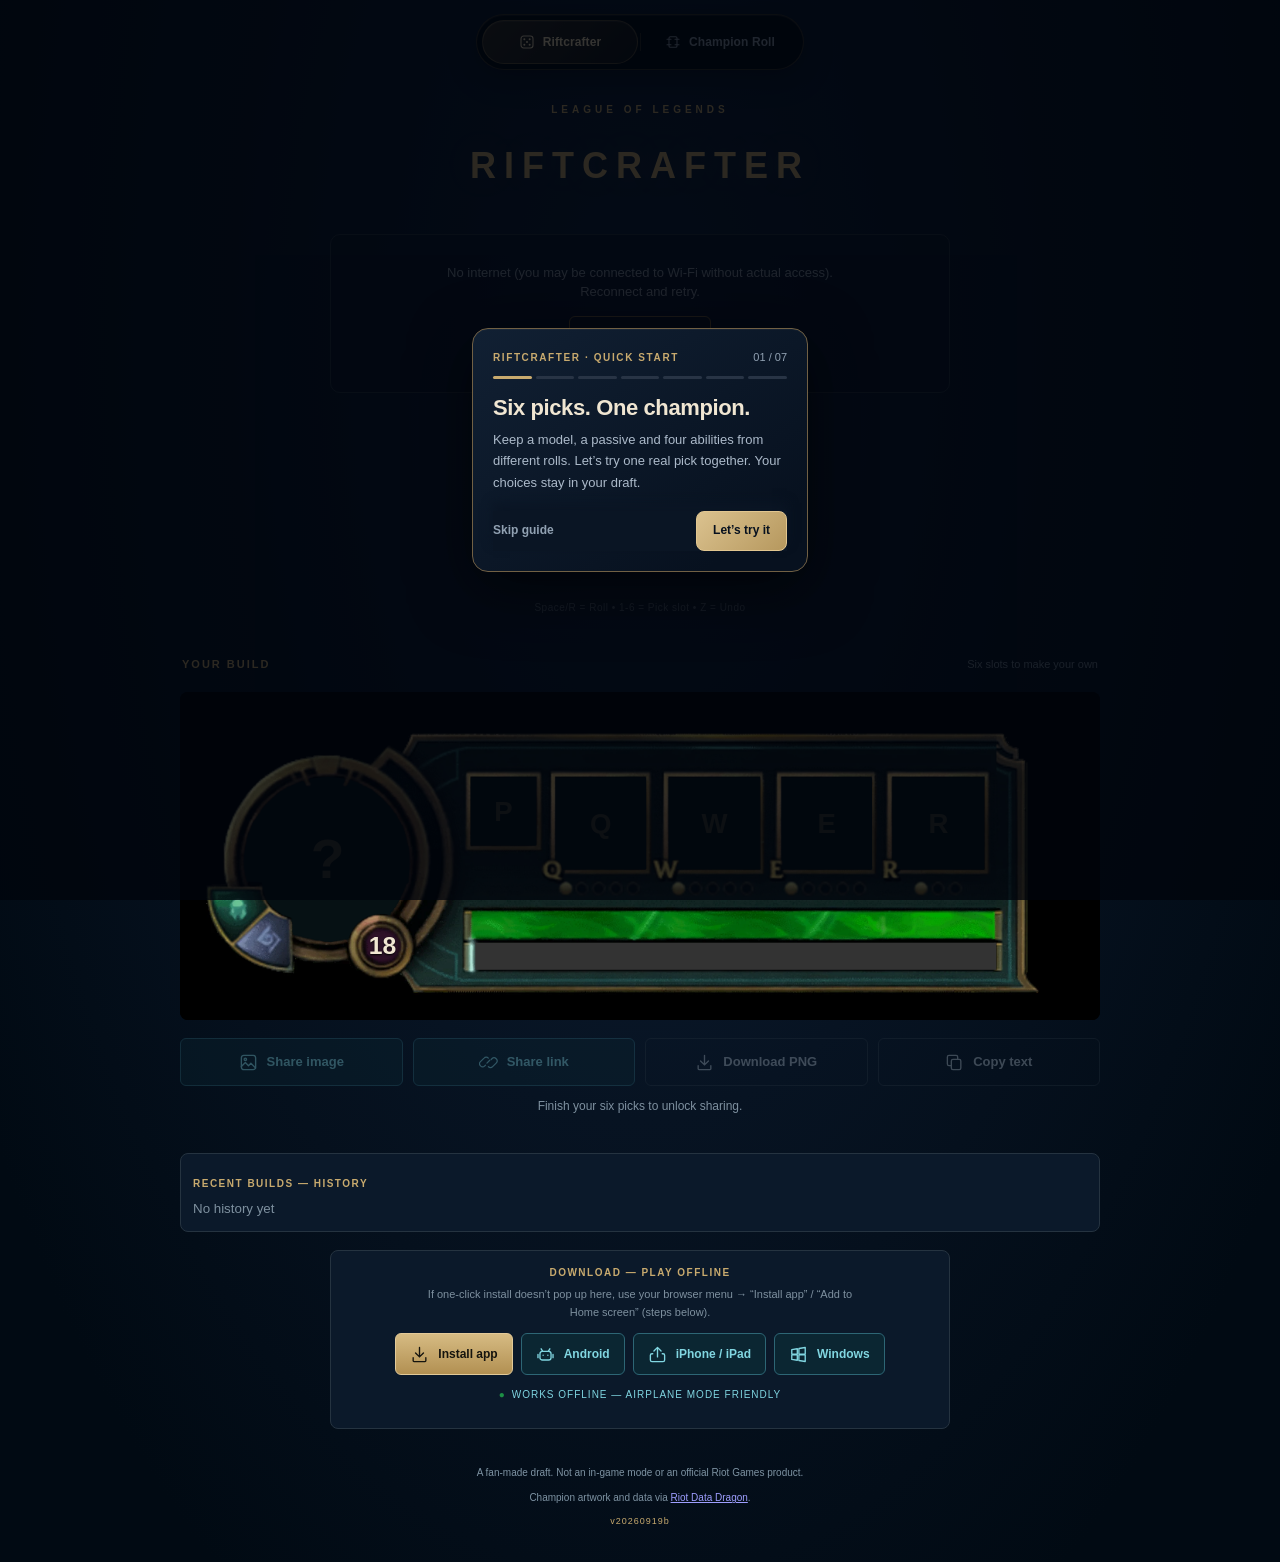
==== commit 2c5926d3: "Add files via upload" ====
--- a/index.html
+++ b/index.html
@@ -28,6 +28,8 @@
   <meta http-equiv="Expires" content="0">
   <link rel="stylesheet" href="css/page-switcher.css?v=20260919a">
   <script defer src="js/page-switcher.js?v=20260919a"></script>
+  <link rel="stylesheet" href="css/guide.css?v=20260920a">
+  <script defer src="js/guide.js?v=20260920a"></script>
 </head>
 <body class="rift-page--draft">
   <nav class="rift-island" aria-label="Game pages">
@@ -195,6 +197,6 @@
   <div class="tip-desc"></div>
 </div>
 
-<script type="module" src="js/app.js?v=20260919c"></script>
+<script type="module" src="js/app.js?v=20260920-artwork1"></script>
 </body>
 </html>
--- a/css/guide.css
+++ b/css/guide.css
@@ -0,0 +1,64 @@
+/* First-visit guides only; no changes to game layout or controls. */
+.rift-guide-help {
+  position: fixed; right: 18px; top: calc(20px + env(safe-area-inset-top, 0px));
+  z-index: 3000; width: 42px; height: 42px; padding: 0;
+  display: grid; place-items: center; border-radius: 50%;
+  border: 1px solid #c8aa6e70; background: #08121eed; color: #f0dfb9;
+  font: 700 19px/1 'Segoe UI', Arial, sans-serif;
+  box-shadow: 0 4px 18px #0006; cursor: pointer; touch-action: manipulation;
+}
+.rift-guide-help:hover { border-color: #f0dfb9; background: #142234; }
+.rift-guide-help:focus-visible { outline: 2px solid #45c6da; outline-offset: 3px; }
+@media (max-width: 600px) {
+  .rift-guide-help { top: calc(82px + env(safe-area-inset-top, 0px)); right: 12px; }
+}
+#rift-guide {
+  position: fixed; inset: 0; z-index: 10000;
+  pointer-events: none; direction: ltr; color-scheme: dark;
+  font-family: 'Segoe UI', -apple-system, BlinkMacSystemFont, Arial, sans-serif;
+  line-height: 1.5; text-align: left;
+}
+#rift-guide[hidden], #rift-guide [hidden], .rift-guide-help[hidden] { display: none !important; }
+#rift-guide *, #rift-guide *::before, #rift-guide *::after { box-sizing: border-box; }
+#rift-guide .rg-shade { position: absolute; background: rgba(0, 5, 12, .78); pointer-events: auto; }
+#rift-guide .rg-highlight {
+  position: absolute; border: 2px solid #c8aa6e; border-radius: 12px;
+  box-shadow: 0 0 0 3px #c8aa6e18, 0 0 24px #c8aa6e24;
+  pointer-events: none;
+}
+#rift-guide .rg-arrow { position: absolute; inset: 0; width: 100%; height: 100%; overflow: visible; pointer-events: none; }
+#rift-guide .rg-arrow path.rg-line { fill: none; stroke: #e7c681; stroke-width: 2; stroke-linecap: round; }
+#rift-guide .rg-card {
+  position: absolute; width: 336px; max-width: calc(100% - 24px);
+  padding: 20px; border: 1px solid #716044; border-radius: 16px;
+  background: linear-gradient(145deg, #112033, #07111f 85%);
+  box-shadow: 0 18px 60px #0009, inset 0 1px 0 #ffffff0a;
+  color: #e8e0d1; pointer-events: auto; overflow-y: auto;
+  scrollbar-width: thin; scrollbar-color: #716044 #07111f;
+}
+#rift-guide .rg-header { display: flex; justify-content: space-between; align-items: center; gap: 10px; margin: 0 0 10px; }
+#rift-guide .rg-label { color: #c8aa6e; font-size: 10px; font-weight: 700; letter-spacing: 1.6px; text-transform: uppercase; }
+#rift-guide .rg-count { color: #91a1b2; font-size: 11px; font-variant-numeric: tabular-nums; white-space: nowrap; flex: 0 0 auto; }
+#rift-guide .rg-progress { display: flex; gap: 4px; margin-bottom: 16px; }
+#rift-guide .rg-progress span { flex: 1; height: 3px; border-radius: 2px; background: #283445; }
+#rift-guide .rg-progress span.rg-done { background: #c8aa6e; }
+#rift-guide .rg-title { margin: 0 0 8px; font-size: 22px; font-weight: 700; line-height: 1.2; letter-spacing: -.4px; color: #f0e6d2; outline: none; text-transform: none; text-shadow: none; }
+#rift-guide .rg-copy { margin: 0; color: #acbaca; font-size: 13px; line-height: 1.65; }
+#rift-guide .rg-task { margin: 14px 0 0; padding: 9px 11px; border: 1px solid #45c6da30; border-radius: 8px; color: #8edbe6; background: #45c6da09; font-size: 11px; line-height: 1.45; }
+#rift-guide .rg-task::before { content: '↗'; display: inline-block; margin-right: 7px; font-size: 14px; }
+#rift-guide .rg-footer { display: flex; justify-content: space-between; align-items: center; gap: 12px; margin-top: 18px; }
+#rift-guide button { font-family: inherit; font-size: 12px; font-weight: 600; line-height: 1.3; cursor: pointer; touch-action: manipulation; min-height: 40px; border-radius: 8px; }
+#rift-guide .rg-skip, #rift-guide .rg-step-skip { border: 0; background: transparent; color: #91a1b2; padding: 8px 0; }
+#rift-guide .rg-skip:hover, #rift-guide .rg-step-skip:hover { color: #f0e6d2; }
+#rift-guide .rg-next { border: 1px solid #e1c690; background: linear-gradient(135deg, #dbc28f, #b6985e); color: #07111f; padding: 10px 16px; }
+#rift-guide button:focus-visible { outline: 2px solid #45c6da; outline-offset: 3px; }
+@media (max-height: 500px) {
+  #rift-guide .rg-card { padding: 14px 16px; }
+  #rift-guide .rg-progress { margin-bottom: 10px; }
+  #rift-guide .rg-title { font-size: 19px; }
+  #rift-guide .rg-footer { margin-top: 10px; }
+  #rift-guide .rg-task { margin-top: 9px; }
+}
+/* Keep an exit within reach even when a short viewport makes the card scroll. */
+#rift-guide .rg-footer { position: sticky; bottom: -20px; background: #0a1524; box-shadow: 0 -8px 10px #0a1524; }
+@media (max-height: 500px) { #rift-guide .rg-footer { bottom: -14px; } }
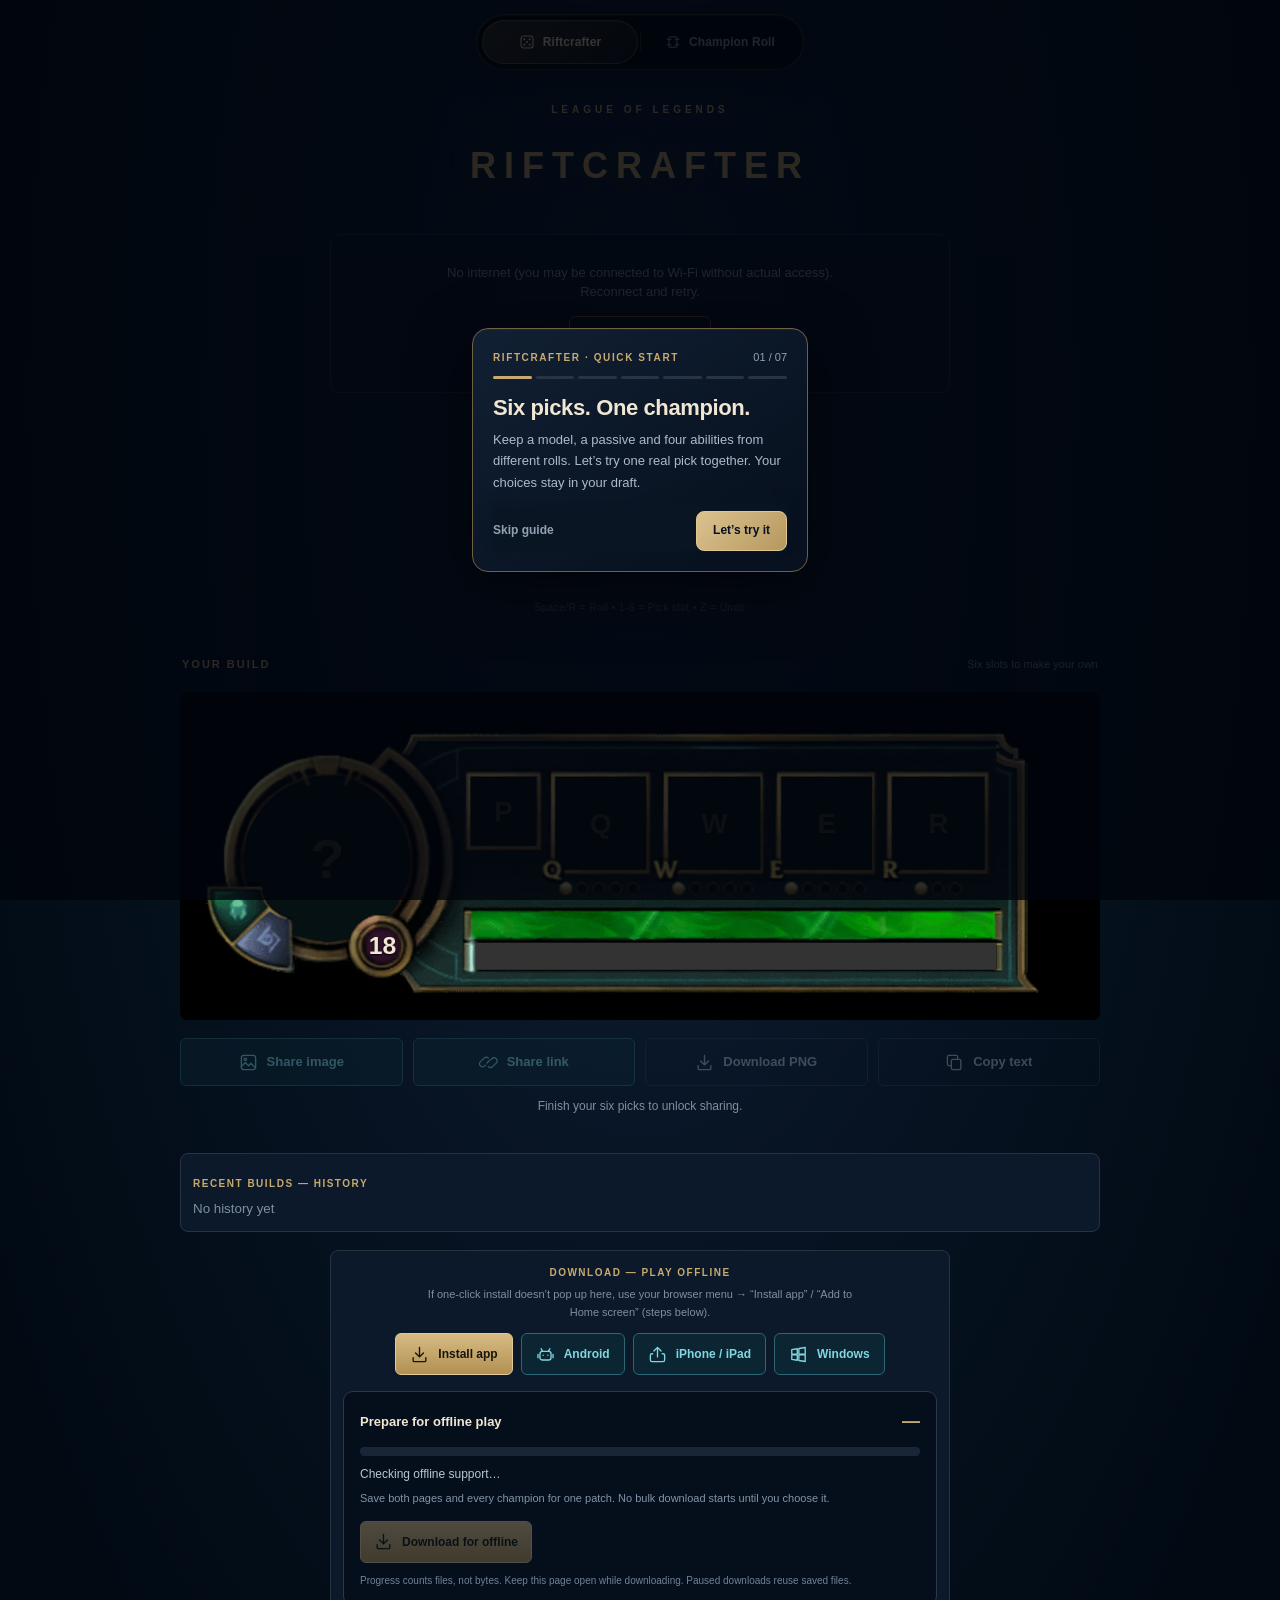
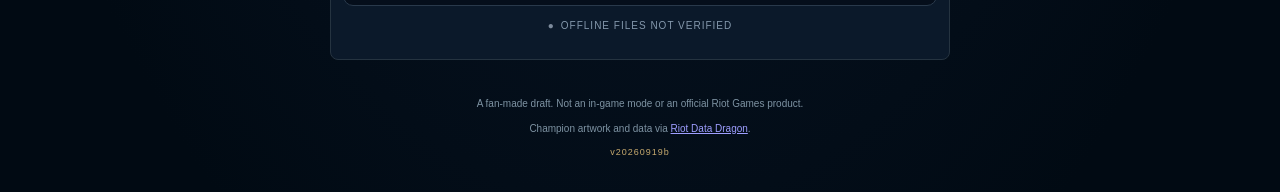
==== commit 937062c2: "Add files via upload" ====
--- a/index.html
+++ b/index.html
@@ -29,7 +29,9 @@
   <link rel="stylesheet" href="css/page-switcher.css?v=20260919a">
   <script defer src="js/page-switcher.js?v=20260919a"></script>
   <link rel="stylesheet" href="css/guide.css?v=20260920a">
-  <script defer src="js/guide.js?v=20260920a"></script>
+  <script defer src="js/guide.js?v=20260920b"></script>
+  <link rel="stylesheet" href="css/offline.css?v=20260920a">
+  <script defer src="js/offline.js?v=20260920a"></script>
 </head>
 <body class="rift-page--draft">
   <nav class="rift-island" aria-label="Game pages">
@@ -175,7 +177,7 @@
 
   <section id="download-panel" aria-label="Download Riftcrafter">
     <h3>Download — Play Offline</h3>
-    <p id="dl-hint">Install Riftcrafter as a real app on Android, iPhone/iPad, or Windows — after the first online visit it runs with no internet at all.</p>
+    <p id="dl-hint">Install Riftcrafter on your device, then download the offline files below. Wait for Ready offline before disconnecting.</p>
     <div class="dl-buttons">
       <button id="install-btn" type="button" class="button button-gold" hidden><svg class="icon" aria-hidden="true"><use href="#icon-download"/></svg><span>Install app</span></button>
       <button id="dl-android-btn" type="button" class="button button-cyan"><svg class="icon" aria-hidden="true"><use href="#icon-android"/></svg><span>Android</span></button>
@@ -183,7 +185,18 @@
       <button id="dl-windows-btn" type="button" class="button button-cyan"><svg class="icon" aria-hidden="true"><use href="#icon-windows"/></svg><span>Windows</span></button>
     </div>
     <div id="dl-help" hidden></div>
-    <p id="dl-offline-badge">Works offline — airplane mode friendly</p>
+    <div id="offline-download" data-state="checking" aria-label="Offline file download">
+      <div class="offline-heading"><h4 id="offline-progress-label">Prepare for offline play</h4><span id="offline-percent" aria-hidden="true">—</span></div>
+      <progress id="offline-progress" max="100" aria-labelledby="offline-progress-label" aria-describedby="offline-status"></progress>
+      <p id="offline-status" role="status" aria-live="polite">Checking offline support…</p>
+      <p id="offline-details">Save both pages and every champion for one patch. No bulk download starts until you choose it.</p>
+      <div class="offline-actions">
+        <button id="offline-start" type="button" class="button button-gold" disabled><svg class="icon" aria-hidden="true"><use href="#icon-download"/></svg><span>Download for offline</span></button>
+        <button id="offline-pause" type="button" class="button button-outline" hidden>Pause</button>
+      </div>
+      <p class="offline-note">Progress counts files, not bytes. Keep this page open while downloading. Paused downloads reuse saved files.</p>
+    </div>
+    <p id="dl-offline-badge" data-ready="false">Offline files not verified</p>
   </section>
   <footer>
     <p>A fan-made draft. Not an in-game mode or an official Riot Games product.</p>
@@ -197,6 +210,6 @@
   <div class="tip-desc"></div>
 </div>
 
-<script type="module" src="js/app.js?v=20260920-artwork1"></script>
+<script type="module" src="js/app.js?v=20260920-offline1"></script>
 </body>
 </html>
--- a/css/offline.css
+++ b/css/offline.css
@@ -0,0 +1,31 @@
+/* Manual offline download controls, scoped to the existing download panel. */
+#offline-download {
+  margin-top: 16px; padding: 16px; text-align: left;
+  background: #050e1b; border: 1px solid #29394b; border-radius: 10px;
+}
+#offline-download .offline-heading { display: flex; justify-content: space-between; align-items: center; gap: 12px; }
+#offline-download h4 { margin: 0; color: #f0e6d2; font-size: 13px; font-weight: 650; }
+#offline-percent { color: #c8aa6e; font-size: 18px; font-weight: 700; font-variant-numeric: tabular-nums; }
+#offline-progress { display: block; width: 100%; height: 9px; margin: 12px 0 9px; border: 0; border-radius: 10px; overflow: hidden; background: #192637; accent-color: #c8aa6e; }
+#offline-progress::-webkit-progress-bar { background: #192637; border-radius: 10px; }
+#offline-progress::-webkit-progress-value { background: linear-gradient(90deg, #967442, #dfc38b); border-radius: 10px; }
+#offline-progress::-moz-progress-bar { background: #c8aa6e; border-radius: 10px; }
+#offline-download[data-state="ready"] #offline-progress { accent-color: #65cbb1; }
+#offline-download[data-state="ready"] #offline-progress::-webkit-progress-value { background: linear-gradient(90deg, #28866e, #65cbb1); }
+#offline-download[data-state="ready"] #offline-progress::-moz-progress-bar { background: #65cbb1; }
+#offline-download[data-state="ready"] #offline-percent { color: #80dbc3; }
+#offline-download[data-state="error"] #offline-status { color: #e2b476; }
+#offline-status { margin: 0; color: #b8c6d4; font-size: 12px; line-height: 1.5; }
+#offline-details { margin: 7px 0 0; color: #8195aa; font-size: 11px; line-height: 1.6; }
+#offline-download .offline-actions { display: flex; flex-wrap: wrap; align-items: center; gap: 8px; margin-top: 13px; }
+#offline-download .button { min-height: 42px; padding: 10px 13px; font-size: 12px; }
+#offline-download .offline-note { margin: 10px 0 0; color: #6f839a; font-size: 10px; line-height: 1.6; }
+#dl-offline-badge[data-ready="false"] { color: #8498ac; }
+#dl-offline-badge[data-ready="false"]::before { color: #7d8b9c; }
+#dl-offline-badge[data-ready="true"] { color: #80dbc3; }
+#dl-offline-badge[data-ready="true"]::before { color: #65cbb1; }
+@media (max-width: 420px) {
+  #offline-download { padding: 13px; }
+  #offline-download .offline-actions .button:first-child { flex: 1; }
+}
+#offline-download .button span { white-space: nowrap; }
